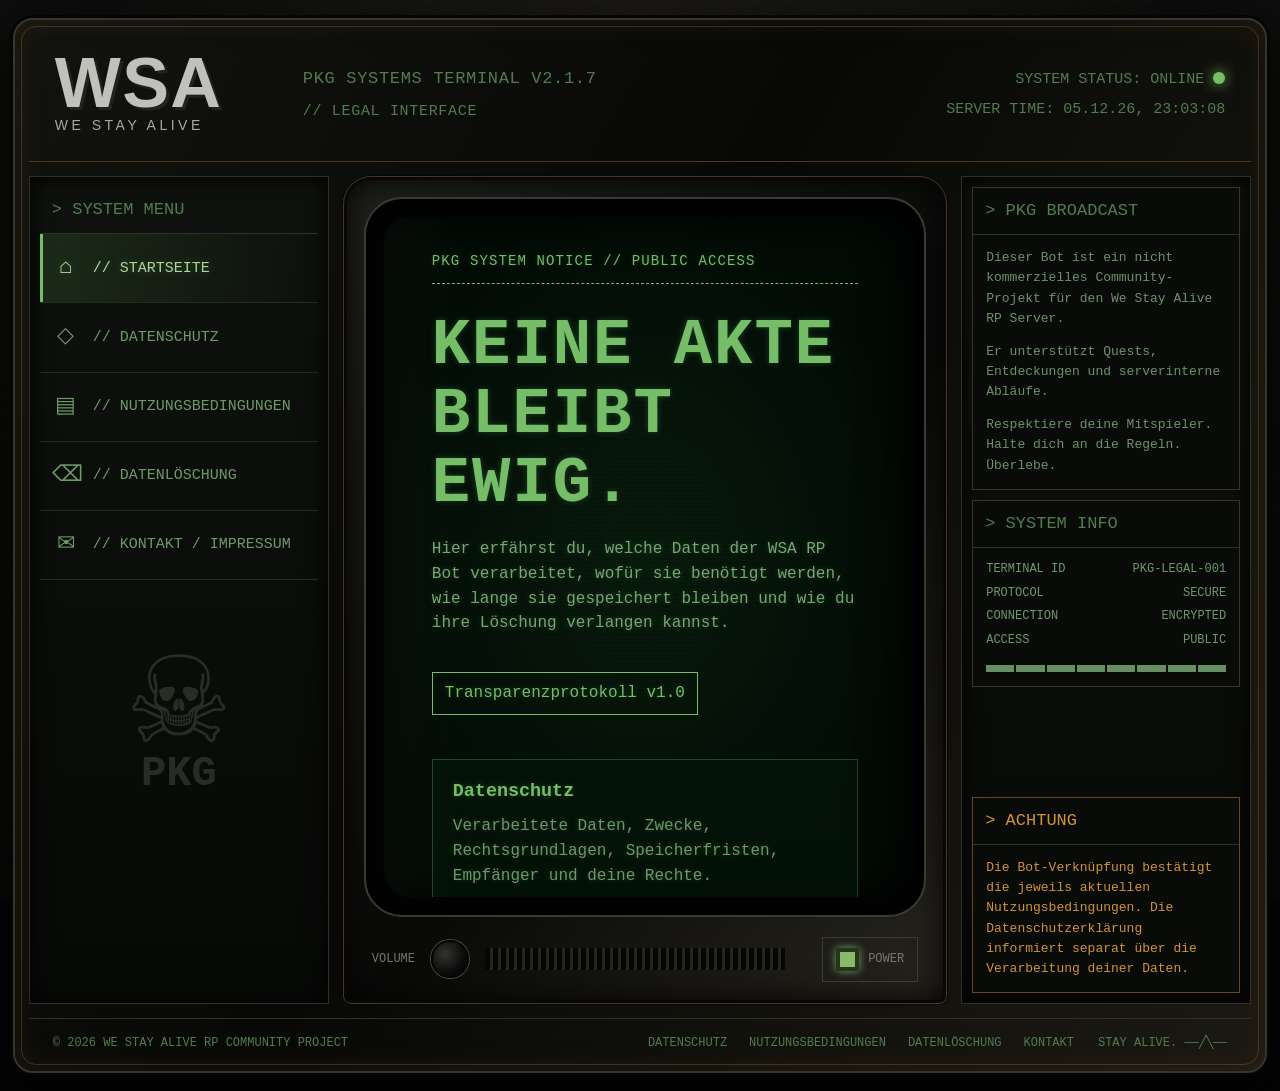
==== index.html @ 2003f8df "Add files via upload" ====
<!doctype html>
<html lang="de"><head><meta charset="utf-8"><meta name="viewport" content="width=device-width,initial-scale=1"><meta name="description" content="Rechtliche Informationen zum We Stay Alive RP Bot."><meta name="theme-color" content="#0a0d09"><title>WSA RP Bot – Rechtliches & Datenschutz</title><link rel="stylesheet" href="assets/styles.css"></head>
<body data-page="index.html"><a class="skip" href="#main">Zum Inhalt</a>
<div class="terminal-shell">
<header class="terminal-header"><a class="logo" href="index.html" aria-label="WSA Startseite"><strong>WSA</strong><span>WE STAY ALIVE</span></a><div class="terminal-title"><span>PKG SYSTEMS TERMINAL V2.1.7</span><small>// LEGAL INTERFACE</small></div><div class="terminal-status"><span>SYSTEM STATUS: ONLINE <b class="status-dot"></b></span><span>SERVER TIME: <time data-clock>--:--:--</time></span></div><button class="menu-toggle" aria-expanded="false" aria-controls="terminal-menu">MENU</button></header>
<div class="terminal-layout">
<aside class="terminal-sidebar" id="terminal-menu"><h2>&gt; SYSTEM MENU</h2><nav><a class="terminal-link active" href="index.html"><span class="nav-icon">⌂</span><span>// STARTSEITE</span></a><a class="terminal-link " href="datenschutz.html"><span class="nav-icon">◇</span><span>// DATENSCHUTZ</span></a><a class="terminal-link " href="nutzungsbedingungen.html"><span class="nav-icon">▤</span><span>// NUTZUNGSBEDINGUNGEN</span></a><a class="terminal-link " href="datenloeschung.html"><span class="nav-icon">⌫</span><span>// DATENLÖSCHUNG</span></a><a class="terminal-link " href="impressum.html"><span class="nav-icon">✉</span><span>// KONTAKT / IMPRESSUM</span></a></nav><div class="pkg-seal" aria-hidden="true"><span>PKG</span></div></aside>
<section class="monitor-frame"><div class="monitor-bezel"><main id="main" class="monitor-screen home-screen"><section class="hero"><div class="wrap"><div class="eyebrow">PKG SYSTEM NOTICE // PUBLIC ACCESS</div><h1>Keine Akte<br/>bleibt ewig.</h1><p>Hier erfährst du, welche Daten der WSA RP Bot verarbeitet, wofür sie benötigt werden, wie lange sie gespeichert bleiben und wie du ihre Löschung verlangen kannst.</p><span class="stamp">Transparenzprotokoll v1.0</span></div></section>
<section class="wrap grid"><article class="card"><h2>Datenschutz</h2><p>Verarbeitete Daten, Zwecke, Rechtsgrundlagen, Speicherfristen, Empfänger und deine Rechte.</p><a class="button" href="datenschutz.html">Protokoll öffnen</a></article><article class="card"><h2>Nutzungsbedingungen</h2><p>Regeln für Verlinkung, Bot-Nutzung, virtuelle Gegenstände, Sperren und Verfügbarkeit.</p><a class="button" href="nutzungsbedingungen.html">Bedingungen lesen</a></article><article class="card"><h2>Löschung &amp; Auskunft</h2><p>So kannst du deine gespeicherten Daten einsehen, berichtigen oder vollständig löschen lassen.</p><a class="button" href="datenloeschung.html">Anfrage starten</a></article></section></main></div><div class="monitor-controls"><span>VOLUME</span><b class="dial"></b><div class="vents"></div><div class="power"><i></i> POWER</div></div></section>
<aside class="terminal-rail"><section class="side-module broadcast"><h2>&gt; PKG BROADCAST</h2><p>Dieser Bot ist ein nicht kommerzielles Community-Projekt für den We Stay Alive RP Server.</p><p>Er unterstützt Quests, Entdeckungen und serverinterne Abläufe.</p><p>Respektiere deine Mitspieler. Halte dich an die Regeln. Überlebe.</p></section>
    <section class="side-module sysinfo"><h2>&gt; SYSTEM INFO</h2><dl><div><dt>TERMINAL ID</dt><dd>PKG-LEGAL-001</dd></div><div><dt>PROTOCOL</dt><dd>SECURE</dd></div><div><dt>CONNECTION</dt><dd>ENCRYPTED</dd></div><div><dt>ACCESS</dt><dd>PUBLIC</dd></div></dl><div class="signal"><i></i><i></i><i></i><i></i><i></i><i></i><i></i><i></i></div></section>
    <section class="side-module warning-module"><h2>&gt; ACHTUNG</h2><p>Die Bot-Verknüpfung bestätigt die jeweils aktuellen Nutzungsbedingungen. Die Datenschutzerklärung informiert separat über die Verarbeitung deiner Daten.</p></section></aside>
</div>
<footer class="terminal-footer"><div>© <span data-year></span> WE STAY ALIVE RP COMMUNITY PROJECT</div><nav><a href="datenschutz.html">DATENSCHUTZ</a><a href="nutzungsbedingungen.html">NUTZUNGSBEDINGUNGEN</a><a href="datenloeschung.html">DATENLÖSCHUNG</a><a href="impressum.html">KONTAKT</a></nav><strong>STAY ALIVE. ──╱╲──</strong></footer>
</div><script src="assets/site.js"></script></body></html>
---- assets/styles.css ----
:root{--bg:#050705;--metal:#171916;--metal2:#2a2b26;--screen:#061108;--green:#76bd68;--green2:#b1d49b;--dim:#527b4f;--line:#2e4a31;--amber:#d29338;--rust:#70401f;--danger:#e0a044;--ink:#a9c9a0;--max:1560px}*{box-sizing:border-box}html{scroll-behavior:smooth}body{margin:0;min-height:100vh;color:var(--ink);font-family:"Courier New",ui-monospace,monospace;background:radial-gradient(circle at 50% 0,#171510 0,#080907 42%,#030403 100%);line-height:1.55}body:before{content:"";position:fixed;inset:0;pointer-events:none;opacity:.16;background-image:url("data:image/svg+xml,%3Csvg xmlns='http://www.w3.org/2000/svg' width='180' height='180'%3E%3Cfilter id='n'%3E%3CfeTurbulence type='fractalNoise' baseFrequency='.65' numOctaves='4' stitchTiles='stitch'/%3E%3C/filter%3E%3Crect width='100%25' height='100%25' filter='url(%23n)' opacity='.42'/%3E%3C/svg%3E")}a{color:var(--green);text-underline-offset:3px}.skip{position:absolute;left:-999px}.skip:focus{left:12px;top:12px;background:#fff;color:#000;padding:8px;z-index:1000}.terminal-shell{width:min(98vw,var(--max));margin:18px auto;border:2px solid #35342d;border-radius:20px;padding:14px;background:linear-gradient(120deg,#12130f,#080906 45%,#1b1913);box-shadow:0 0 0 3px #050505,0 24px 70px #000,inset 0 0 30px rgba(120,70,25,.18);position:relative}.terminal-shell:before,.terminal-shell:after{content:"";position:absolute;inset:6px;border:1px solid rgba(155,118,65,.18);border-radius:15px;pointer-events:none}.terminal-header{min-height:128px;display:grid;grid-template-columns:220px 1fr auto;align-items:center;gap:28px;padding:12px 26px 18px;border-bottom:1px solid #4b3722;position:relative}.logo{text-decoration:none;color:#d1d0c8;display:flex;flex-direction:column;align-items:flex-start}.logo strong{font-family:Impact,Arial Black,sans-serif;font-size:70px;line-height:.9;letter-spacing:.02em;text-shadow:3px 3px #090909;filter:contrast(.8)}.logo span{font-family:Arial,sans-serif;font-size:14px;letter-spacing:.25em;color:#aaa99f}.terminal-title{font-size:17px;color:var(--dim);letter-spacing:.04em}.terminal-title small{display:block;margin-top:8px;font-size:15px}.terminal-status{display:flex;flex-direction:column;align-items:flex-end;gap:7px;color:var(--dim);font-size:15px}.status-dot{display:inline-block;width:12px;height:12px;border-radius:50%;background:var(--green);box-shadow:0 0 14px var(--green);vertical-align:-1px}.menu-toggle{display:none}.terminal-layout{display:grid;grid-template-columns:300px minmax(0,1fr) 290px;gap:14px;padding-top:14px}.terminal-sidebar,.terminal-rail{border:1px solid #312e25;background:linear-gradient(180deg,#0e110d,#070907);box-shadow:inset 0 0 22px #000;padding:10px}.terminal-sidebar h2,.side-module h2{font-size:17px;font-weight:400;color:var(--dim);margin:0;padding:10px 12px;border-bottom:1px solid #2f342b}.terminal-sidebar nav{display:flex;flex-direction:column}.terminal-link{display:flex;align-items:center;gap:13px;padding:17px 12px;border-bottom:1px solid #242922;color:#6e9a68;text-decoration:none;font-size:15px;transition:.2s}.terminal-link:hover,.terminal-link.active{color:var(--green2);background:linear-gradient(90deg,rgba(79,137,68,.22),transparent);box-shadow:inset 3px 0 var(--green);text-shadow:0 0 8px rgba(118,189,104,.35)}.nav-icon{font-size:22px;width:28px;text-align:center}.pkg-seal{height:260px;display:grid;place-items:center;opacity:.18}.pkg-seal:before{content:"☠";font-size:120px;line-height:1;position:absolute}.pkg-seal span{font-size:42px;font-weight:900;margin-top:130px}.monitor-frame{min-width:0;border:1px solid #4c3522;border-radius:28px 28px 8px 8px;padding:20px 20px 12px;background:linear-gradient(130deg,#20221e,#090a08 55%,#27241d);box-shadow:inset 0 0 0 3px #060706,inset 0 0 35px #000,0 0 0 1px #070707}.monitor-bezel{background:#010201;padding:18px;border:2px solid #3a3932;border-radius:38px;box-shadow:inset 0 0 18px #000}.monitor-screen{position:relative;min-height:680px;max-height:calc(100vh - 260px);overflow:auto;padding:34px 48px;color:var(--green);background:radial-gradient(ellipse at center,rgba(18,58,27,.42),rgba(2,12,5,.97) 75%),repeating-linear-gradient(0deg,rgba(255,255,255,.025) 0,rgba(255,255,255,.025) 1px,transparent 1px,transparent 4px);border-radius:25px;box-shadow:inset 0 0 45px #000,0 0 18px rgba(58,130,62,.08);text-shadow:0 0 6px rgba(94,190,99,.28)}.monitor-screen:before{content:"";position:fixed;pointer-events:none}.monitor-screen:after{content:"";position:absolute;inset:0;border-radius:25px;pointer-events:none;background:linear-gradient(90deg,rgba(255,255,255,.025),transparent 14%,transparent 86%,rgba(0,0,0,.18))}.monitor-screen::-webkit-scrollbar{width:10px}.monitor-screen::-webkit-scrollbar-thumb{background:#315334;border:2px solid #08110a}.monitor-screen::-webkit-scrollbar-track{background:#020603}.monitor-controls{height:74px;display:flex;align-items:center;gap:16px;color:#77766e;font-size:12px;padding:10px 8px 0}.dial{width:38px;height:38px;border-radius:50%;background:radial-gradient(circle at 35% 35%,#34342f,#080908 65%);border:2px solid #050505;box-shadow:0 0 0 1px #4b4940}.vents{height:22px;flex:1;max-width:300px;background:repeating-linear-gradient(90deg,#050605 0,#050605 5px,#25261f 5px,#25261f 8px)}.power{margin-left:auto;border:1px solid #3c3c35;padding:10px 13px;display:flex;align-items:center;gap:9px}.power i{width:23px;height:23px;background:#8bb967;border:4px solid #243522;box-shadow:0 0 8px #70a55e}.terminal-rail{display:flex;flex-direction:column;gap:10px}.side-module{border:1px solid #37342b;background:#080b08}.side-module p{padding:0 13px;color:#70906d;font-size:13px}.side-module dl{padding:0 13px;font-size:12px;color:#6f986c}.side-module dl div{display:flex;justify-content:space-between;gap:8px;margin:5px 0}.side-module dt,.side-module dd{margin:0}.signal{display:flex;gap:2px;padding:4px 13px 14px}.signal i{display:block;height:7px;flex:1;background:#668f61}.warning-module{margin-top:auto;border-color:#6b4720}.warning-module h2,.warning-module p{color:var(--amber)}.terminal-footer{display:grid;grid-template-columns:1fr auto auto;gap:24px;align-items:center;padding:15px 24px 4px;color:#527b4f;font-size:12px;border-top:1px solid #3a2d20;margin-top:14px}.terminal-footer nav{display:flex;gap:22px}.terminal-footer a{text-decoration:none;color:#527b4f}.terminal-footer strong{font-weight:400}.eyebrow{color:var(--green);font-size:14px;letter-spacing:.08em;text-transform:uppercase;border-bottom:1px dashed var(--green);padding-bottom:10px;margin-bottom:28px}.home-screen>.wrap{width:100%}.hero{padding:0;border:0}.hero .wrap{width:100%}.hero h1,.legal h1{font-family:"Courier New",monospace;color:var(--green);font-size:clamp(2.2rem,5vw,4.8rem);line-height:1.08;margin:.28em 0;text-transform:uppercase;letter-spacing:.03em}.hero p,.legal .lead{font-size:1rem;color:#79a574;max-width:760px}.stamp{display:inline-block;margin:20px 0;border:1px solid var(--green);padding:8px 12px;color:var(--green);transform:none}.grid{display:grid;grid-template-columns:1fr;gap:12px;padding:24px 0 0}.card{background:rgba(4,20,8,.72);border:1px solid #24472a;padding:18px 20px;box-shadow:none}.card:before{display:none}.card h2{font-family:"Courier New",monospace;color:var(--green);font-size:1.15rem;margin:0 0 8px}.card p{color:#71946e;margin:.4em 0 1em}.button{display:inline-block;background:transparent;color:var(--green);border:1px solid var(--green);text-decoration:none;padding:8px 12px;font-weight:700;font-size:.78rem;letter-spacing:.06em}.button:hover{background:var(--green);color:#061008}.legal{padding:0}.legal>.wrap{width:100%}.legal article{max-width:none}.legal h2{font-family:"Courier New",monospace;color:var(--green2);font-size:1.15rem;margin-top:2.1em;padding-top:.65em;border-top:1px dashed #315335}.legal h3{color:var(--green2)}.legal p,.legal li{color:#82a87e}.notice{border:1px solid #335b37;padding:14px 16px;background:rgba(24,55,27,.22);margin:20px 0;color:#a7cca0}.warning{border-color:#875c28;background:rgba(100,54,15,.16);color:#d7a75e}.placeholder{background:#4a2d18;color:#ffd09d;padding:1px 5px;border-radius:0}.data-table{width:100%;border-collapse:collapse;margin:22px 0;font-size:.85rem}.data-table th,.data-table td{border:1px solid #2d4b31;padding:10px;vertical-align:top;text-align:left}.data-table th{background:#102515;color:var(--green2)}code{background:#061009;border:1px solid #24472a;padding:.12rem .3rem;color:#b2d8a8}.error-shell{max-width:980px;margin-top:60px}.error-screen{display:flex;flex-direction:column;justify-content:center}.error-screen h1{font-size:clamp(3rem,9vw,7rem);line-height:.85;margin:.3em 0}.error-shell .monitor-frame{width:100%}
@media(max-width:1180px){.terminal-layout{grid-template-columns:240px minmax(0,1fr)}.terminal-rail{grid-column:1/-1;display:grid;grid-template-columns:repeat(3,1fr)}.warning-module{margin-top:0}.terminal-footer{grid-template-columns:1fr}.terminal-footer nav{flex-wrap:wrap}.terminal-status{font-size:12px}}
@media(max-width:820px){.terminal-shell{width:100%;margin:0;border-radius:0;padding:8px}.terminal-header{grid-template-columns:1fr auto;min-height:90px;padding:10px 12px}.logo strong{font-size:46px}.logo span{font-size:10px}.terminal-title,.terminal-status{display:none}.menu-toggle{display:block;background:#0d170f;color:var(--green);border:1px solid var(--green);padding:8px 10px;font-family:inherit}.terminal-layout{grid-template-columns:1fr}.terminal-sidebar{display:none}.terminal-sidebar.open{display:block}.terminal-rail{grid-column:auto;grid-template-columns:1fr}.monitor-frame{padding:10px;border-radius:18px}.monitor-bezel{padding:8px;border-radius:20px}.monitor-screen{min-height:650px;max-height:none;padding:24px 20px;border-radius:15px}.monitor-controls{display:none}.terminal-footer{padding:14px 10px}.terminal-footer nav{gap:12px}.data-table{display:block;overflow-x:auto}.hero h1,.legal h1{font-size:2.3rem}}
@media(max-width:480px){.monitor-screen{padding:20px 14px}.terminal-link{font-size:13px}.terminal-rail{display:none}.terminal-footer strong{display:none}}
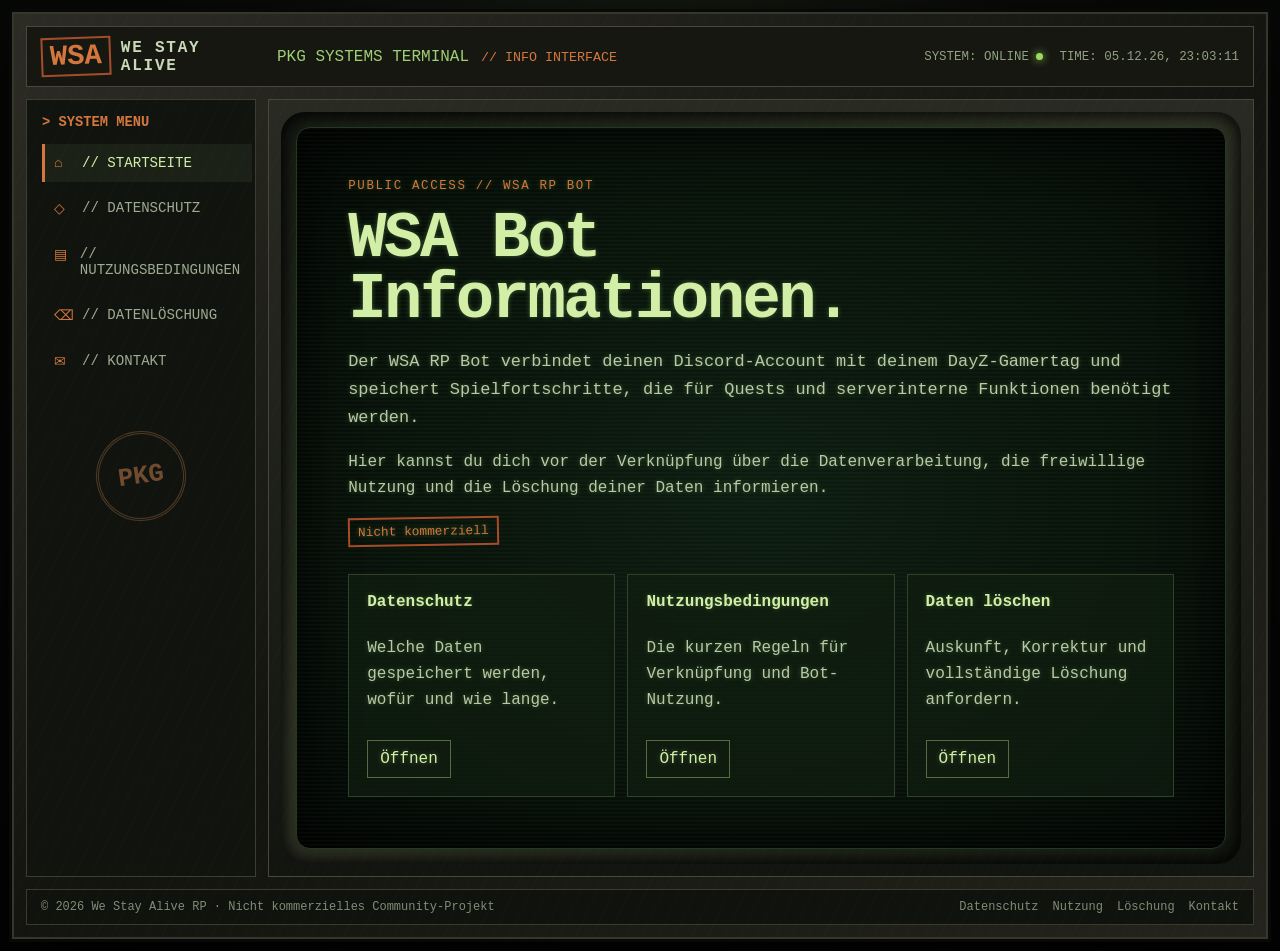
==== commit 2383563e: "Add files via upload" ====
--- a/index.html
+++ b/index.html
@@ -1,15 +1,7 @@
 <!doctype html>
-<html lang="de"><head><meta charset="utf-8"><meta name="viewport" content="width=device-width,initial-scale=1"><meta name="description" content="Rechtliche Informationen zum We Stay Alive RP Bot."><meta name="theme-color" content="#0a0d09"><title>WSA RP Bot – Rechtliches & Datenschutz</title><link rel="stylesheet" href="assets/styles.css"></head>
-<body data-page="index.html"><a class="skip" href="#main">Zum Inhalt</a>
-<div class="terminal-shell">
-<header class="terminal-header"><a class="logo" href="index.html" aria-label="WSA Startseite"><strong>WSA</strong><span>WE STAY ALIVE</span></a><div class="terminal-title"><span>PKG SYSTEMS TERMINAL V2.1.7</span><small>// LEGAL INTERFACE</small></div><div class="terminal-status"><span>SYSTEM STATUS: ONLINE <b class="status-dot"></b></span><span>SERVER TIME: <time data-clock>--:--:--</time></span></div><button class="menu-toggle" aria-expanded="false" aria-controls="terminal-menu">MENU</button></header>
-<div class="terminal-layout">
-<aside class="terminal-sidebar" id="terminal-menu"><h2>&gt; SYSTEM MENU</h2><nav><a class="terminal-link active" href="index.html"><span class="nav-icon">⌂</span><span>// STARTSEITE</span></a><a class="terminal-link " href="datenschutz.html"><span class="nav-icon">◇</span><span>// DATENSCHUTZ</span></a><a class="terminal-link " href="nutzungsbedingungen.html"><span class="nav-icon">▤</span><span>// NUTZUNGSBEDINGUNGEN</span></a><a class="terminal-link " href="datenloeschung.html"><span class="nav-icon">⌫</span><span>// DATENLÖSCHUNG</span></a><a class="terminal-link " href="impressum.html"><span class="nav-icon">✉</span><span>// KONTAKT / IMPRESSUM</span></a></nav><div class="pkg-seal" aria-hidden="true"><span>PKG</span></div></aside>
-<section class="monitor-frame"><div class="monitor-bezel"><main id="main" class="monitor-screen home-screen"><section class="hero"><div class="wrap"><div class="eyebrow">PKG SYSTEM NOTICE // PUBLIC ACCESS</div><h1>Keine Akte<br/>bleibt ewig.</h1><p>Hier erfährst du, welche Daten der WSA RP Bot verarbeitet, wofür sie benötigt werden, wie lange sie gespeichert bleiben und wie du ihre Löschung verlangen kannst.</p><span class="stamp">Transparenzprotokoll v1.0</span></div></section>
-<section class="wrap grid"><article class="card"><h2>Datenschutz</h2><p>Verarbeitete Daten, Zwecke, Rechtsgrundlagen, Speicherfristen, Empfänger und deine Rechte.</p><a class="button" href="datenschutz.html">Protokoll öffnen</a></article><article class="card"><h2>Nutzungsbedingungen</h2><p>Regeln für Verlinkung, Bot-Nutzung, virtuelle Gegenstände, Sperren und Verfügbarkeit.</p><a class="button" href="nutzungsbedingungen.html">Bedingungen lesen</a></article><article class="card"><h2>Löschung &amp; Auskunft</h2><p>So kannst du deine gespeicherten Daten einsehen, berichtigen oder vollständig löschen lassen.</p><a class="button" href="datenloeschung.html">Anfrage starten</a></article></section></main></div><div class="monitor-controls"><span>VOLUME</span><b class="dial"></b><div class="vents"></div><div class="power"><i></i> POWER</div></div></section>
-<aside class="terminal-rail"><section class="side-module broadcast"><h2>&gt; PKG BROADCAST</h2><p>Dieser Bot ist ein nicht kommerzielles Community-Projekt für den We Stay Alive RP Server.</p><p>Er unterstützt Quests, Entdeckungen und serverinterne Abläufe.</p><p>Respektiere deine Mitspieler. Halte dich an die Regeln. Überlebe.</p></section>
-    <section class="side-module sysinfo"><h2>&gt; SYSTEM INFO</h2><dl><div><dt>TERMINAL ID</dt><dd>PKG-LEGAL-001</dd></div><div><dt>PROTOCOL</dt><dd>SECURE</dd></div><div><dt>CONNECTION</dt><dd>ENCRYPTED</dd></div><div><dt>ACCESS</dt><dd>PUBLIC</dd></div></dl><div class="signal"><i></i><i></i><i></i><i></i><i></i><i></i><i></i><i></i></div></section>
-    <section class="side-module warning-module"><h2>&gt; ACHTUNG</h2><p>Die Bot-Verknüpfung bestätigt die jeweils aktuellen Nutzungsbedingungen. Die Datenschutzerklärung informiert separat über die Verarbeitung deiner Daten.</p></section></aside>
-</div>
-<footer class="terminal-footer"><div>© <span data-year></span> WE STAY ALIVE RP COMMUNITY PROJECT</div><nav><a href="datenschutz.html">DATENSCHUTZ</a><a href="nutzungsbedingungen.html">NUTZUNGSBEDINGUNGEN</a><a href="datenloeschung.html">DATENLÖSCHUNG</a><a href="impressum.html">KONTAKT</a></nav><strong>STAY ALIVE. ──╱╲──</strong></footer>
-</div><script src="assets/site.js"></script></body></html>+<html lang="de"><head><meta charset="utf-8"><meta name="viewport" content="width=device-width,initial-scale=1"><meta name="description" content="Informationen zu Datenschutz, Nutzung und Datenlöschung beim WSA RP Bot"><meta name="theme-color" content="#07100a"><title>WSA RP Bot – Informationen</title><link rel="stylesheet" href="assets/styles.css"></head>
+<body data-page="index.html"><a class="skip" href="#main">Zum Inhalt</a><div class="terminal-shell">
+<header class="terminal-header"><a class="logo" href="index.html" aria-label="WSA Startseite"><strong>WSA</strong><span>WE STAY ALIVE</span></a><div class="terminal-title"><span>PKG SYSTEMS TERMINAL</span><small>// INFO INTERFACE</small></div><div class="terminal-status"><span>SYSTEM: ONLINE <b class="status-dot"></b></span><span>TIME: <time data-clock>--:--:--</time></span></div><button class="menu-toggle" aria-expanded="false" aria-controls="terminal-menu">MENU</button></header>
+<div class="terminal-layout"><aside class="terminal-sidebar" id="terminal-menu"><h2>&gt; SYSTEM MENU</h2><nav><a class="terminal-link active" href="index.html"><span class="nav-icon">⌂</span><span>// STARTSEITE</span></a><a class="terminal-link " href="datenschutz.html"><span class="nav-icon">◇</span><span>// DATENSCHUTZ</span></a><a class="terminal-link " href="nutzungsbedingungen.html"><span class="nav-icon">▤</span><span>// NUTZUNGSBEDINGUNGEN</span></a><a class="terminal-link " href="datenloeschung.html"><span class="nav-icon">⌫</span><span>// DATENLÖSCHUNG</span></a><a class="terminal-link " href="impressum.html"><span class="nav-icon">✉</span><span>// KONTAKT</span></a></nav><div class="pkg-seal" aria-hidden="true"><span>PKG</span></div></aside>
+<section class="monitor-frame"><div class="monitor-bezel"><main id="main" class="monitor-screen"><div class="wrap"><div class="eyebrow">PUBLIC ACCESS // WSA RP BOT</div><h1>WSA Bot<br>Informationen.</h1><p class="lead">Der WSA RP Bot verbindet deinen Discord-Account mit deinem DayZ-Gamertag und speichert Spielfortschritte, die für Quests und serverinterne Funktionen benötigt werden.</p><p>Hier kannst du dich vor der Verknüpfung über die Datenverarbeitung, die freiwillige Nutzung und die Löschung deiner Daten informieren.</p><span class="stamp">Nicht kommerziell</span><section class="grid"><article class="card"><h2>Datenschutz</h2><p>Welche Daten gespeichert werden, wofür und wie lange.</p><a class="button" href="datenschutz.html">Öffnen</a></article><article class="card"><h2>Nutzungsbedingungen</h2><p>Die kurzen Regeln für Verknüpfung und Bot-Nutzung.</p><a class="button" href="nutzungsbedingungen.html">Öffnen</a></article><article class="card"><h2>Daten löschen</h2><p>Auskunft, Korrektur und vollständige Löschung anfordern.</p><a class="button" href="datenloeschung.html">Öffnen</a></article></section></div></main></div></section></div>
+<footer class="terminal-footer"><span>© 2026 We Stay Alive RP · Nicht kommerzielles Community-Projekt</span><nav><a href="datenschutz.html">Datenschutz</a><a href="nutzungsbedingungen.html">Nutzung</a><a href="datenloeschung.html">Löschung</a><a href="impressum.html">Kontakt</a></nav></footer></div><script src="assets/site.js"></script></body></html>
--- a/assets/styles.css
+++ b/assets/styles.css
@@ -1,4 +1,4 @@
-:root{--bg:#050705;--metal:#171916;--metal2:#2a2b26;--screen:#061108;--green:#76bd68;--green2:#b1d49b;--dim:#527b4f;--line:#2e4a31;--amber:#d29338;--rust:#70401f;--danger:#e0a044;--ink:#a9c9a0;--max:1560px}*{box-sizing:border-box}html{scroll-behavior:smooth}body{margin:0;min-height:100vh;color:var(--ink);font-family:"Courier New",ui-monospace,monospace;background:radial-gradient(circle at 50% 0,#171510 0,#080907 42%,#030403 100%);line-height:1.55}body:before{content:"";position:fixed;inset:0;pointer-events:none;opacity:.16;background-image:url("data:image/svg+xml,%3Csvg xmlns='http://www.w3.org/2000/svg' width='180' height='180'%3E%3Cfilter id='n'%3E%3CfeTurbulence type='fractalNoise' baseFrequency='.65' numOctaves='4' stitchTiles='stitch'/%3E%3C/filter%3E%3Crect width='100%25' height='100%25' filter='url(%23n)' opacity='.42'/%3E%3C/svg%3E")}a{color:var(--green);text-underline-offset:3px}.skip{position:absolute;left:-999px}.skip:focus{left:12px;top:12px;background:#fff;color:#000;padding:8px;z-index:1000}.terminal-shell{width:min(98vw,var(--max));margin:18px auto;border:2px solid #35342d;border-radius:20px;padding:14px;background:linear-gradient(120deg,#12130f,#080906 45%,#1b1913);box-shadow:0 0 0 3px #050505,0 24px 70px #000,inset 0 0 30px rgba(120,70,25,.18);position:relative}.terminal-shell:before,.terminal-shell:after{content:"";position:absolute;inset:6px;border:1px solid rgba(155,118,65,.18);border-radius:15px;pointer-events:none}.terminal-header{min-height:128px;display:grid;grid-template-columns:220px 1fr auto;align-items:center;gap:28px;padding:12px 26px 18px;border-bottom:1px solid #4b3722;position:relative}.logo{text-decoration:none;color:#d1d0c8;display:flex;flex-direction:column;align-items:flex-start}.logo strong{font-family:Impact,Arial Black,sans-serif;font-size:70px;line-height:.9;letter-spacing:.02em;text-shadow:3px 3px #090909;filter:contrast(.8)}.logo span{font-family:Arial,sans-serif;font-size:14px;letter-spacing:.25em;color:#aaa99f}.terminal-title{font-size:17px;color:var(--dim);letter-spacing:.04em}.terminal-title small{display:block;margin-top:8px;font-size:15px}.terminal-status{display:flex;flex-direction:column;align-items:flex-end;gap:7px;color:var(--dim);font-size:15px}.status-dot{display:inline-block;width:12px;height:12px;border-radius:50%;background:var(--green);box-shadow:0 0 14px var(--green);vertical-align:-1px}.menu-toggle{display:none}.terminal-layout{display:grid;grid-template-columns:300px minmax(0,1fr) 290px;gap:14px;padding-top:14px}.terminal-sidebar,.terminal-rail{border:1px solid #312e25;background:linear-gradient(180deg,#0e110d,#070907);box-shadow:inset 0 0 22px #000;padding:10px}.terminal-sidebar h2,.side-module h2{font-size:17px;font-weight:400;color:var(--dim);margin:0;padding:10px 12px;border-bottom:1px solid #2f342b}.terminal-sidebar nav{display:flex;flex-direction:column}.terminal-link{display:flex;align-items:center;gap:13px;padding:17px 12px;border-bottom:1px solid #242922;color:#6e9a68;text-decoration:none;font-size:15px;transition:.2s}.terminal-link:hover,.terminal-link.active{color:var(--green2);background:linear-gradient(90deg,rgba(79,137,68,.22),transparent);box-shadow:inset 3px 0 var(--green);text-shadow:0 0 8px rgba(118,189,104,.35)}.nav-icon{font-size:22px;width:28px;text-align:center}.pkg-seal{height:260px;display:grid;place-items:center;opacity:.18}.pkg-seal:before{content:"☠";font-size:120px;line-height:1;position:absolute}.pkg-seal span{font-size:42px;font-weight:900;margin-top:130px}.monitor-frame{min-width:0;border:1px solid #4c3522;border-radius:28px 28px 8px 8px;padding:20px 20px 12px;background:linear-gradient(130deg,#20221e,#090a08 55%,#27241d);box-shadow:inset 0 0 0 3px #060706,inset 0 0 35px #000,0 0 0 1px #070707}.monitor-bezel{background:#010201;padding:18px;border:2px solid #3a3932;border-radius:38px;box-shadow:inset 0 0 18px #000}.monitor-screen{position:relative;min-height:680px;max-height:calc(100vh - 260px);overflow:auto;padding:34px 48px;color:var(--green);background:radial-gradient(ellipse at center,rgba(18,58,27,.42),rgba(2,12,5,.97) 75%),repeating-linear-gradient(0deg,rgba(255,255,255,.025) 0,rgba(255,255,255,.025) 1px,transparent 1px,transparent 4px);border-radius:25px;box-shadow:inset 0 0 45px #000,0 0 18px rgba(58,130,62,.08);text-shadow:0 0 6px rgba(94,190,99,.28)}.monitor-screen:before{content:"";position:fixed;pointer-events:none}.monitor-screen:after{content:"";position:absolute;inset:0;border-radius:25px;pointer-events:none;background:linear-gradient(90deg,rgba(255,255,255,.025),transparent 14%,transparent 86%,rgba(0,0,0,.18))}.monitor-screen::-webkit-scrollbar{width:10px}.monitor-screen::-webkit-scrollbar-thumb{background:#315334;border:2px solid #08110a}.monitor-screen::-webkit-scrollbar-track{background:#020603}.monitor-controls{height:74px;display:flex;align-items:center;gap:16px;color:#77766e;font-size:12px;padding:10px 8px 0}.dial{width:38px;height:38px;border-radius:50%;background:radial-gradient(circle at 35% 35%,#34342f,#080908 65%);border:2px solid #050505;box-shadow:0 0 0 1px #4b4940}.vents{height:22px;flex:1;max-width:300px;background:repeating-linear-gradient(90deg,#050605 0,#050605 5px,#25261f 5px,#25261f 8px)}.power{margin-left:auto;border:1px solid #3c3c35;padding:10px 13px;display:flex;align-items:center;gap:9px}.power i{width:23px;height:23px;background:#8bb967;border:4px solid #243522;box-shadow:0 0 8px #70a55e}.terminal-rail{display:flex;flex-direction:column;gap:10px}.side-module{border:1px solid #37342b;background:#080b08}.side-module p{padding:0 13px;color:#70906d;font-size:13px}.side-module dl{padding:0 13px;font-size:12px;color:#6f986c}.side-module dl div{display:flex;justify-content:space-between;gap:8px;margin:5px 0}.side-module dt,.side-module dd{margin:0}.signal{display:flex;gap:2px;padding:4px 13px 14px}.signal i{display:block;height:7px;flex:1;background:#668f61}.warning-module{margin-top:auto;border-color:#6b4720}.warning-module h2,.warning-module p{color:var(--amber)}.terminal-footer{display:grid;grid-template-columns:1fr auto auto;gap:24px;align-items:center;padding:15px 24px 4px;color:#527b4f;font-size:12px;border-top:1px solid #3a2d20;margin-top:14px}.terminal-footer nav{display:flex;gap:22px}.terminal-footer a{text-decoration:none;color:#527b4f}.terminal-footer strong{font-weight:400}.eyebrow{color:var(--green);font-size:14px;letter-spacing:.08em;text-transform:uppercase;border-bottom:1px dashed var(--green);padding-bottom:10px;margin-bottom:28px}.home-screen>.wrap{width:100%}.hero{padding:0;border:0}.hero .wrap{width:100%}.hero h1,.legal h1{font-family:"Courier New",monospace;color:var(--green);font-size:clamp(2.2rem,5vw,4.8rem);line-height:1.08;margin:.28em 0;text-transform:uppercase;letter-spacing:.03em}.hero p,.legal .lead{font-size:1rem;color:#79a574;max-width:760px}.stamp{display:inline-block;margin:20px 0;border:1px solid var(--green);padding:8px 12px;color:var(--green);transform:none}.grid{display:grid;grid-template-columns:1fr;gap:12px;padding:24px 0 0}.card{background:rgba(4,20,8,.72);border:1px solid #24472a;padding:18px 20px;box-shadow:none}.card:before{display:none}.card h2{font-family:"Courier New",monospace;color:var(--green);font-size:1.15rem;margin:0 0 8px}.card p{color:#71946e;margin:.4em 0 1em}.button{display:inline-block;background:transparent;color:var(--green);border:1px solid var(--green);text-decoration:none;padding:8px 12px;font-weight:700;font-size:.78rem;letter-spacing:.06em}.button:hover{background:var(--green);color:#061008}.legal{padding:0}.legal>.wrap{width:100%}.legal article{max-width:none}.legal h2{font-family:"Courier New",monospace;color:var(--green2);font-size:1.15rem;margin-top:2.1em;padding-top:.65em;border-top:1px dashed #315335}.legal h3{color:var(--green2)}.legal p,.legal li{color:#82a87e}.notice{border:1px solid #335b37;padding:14px 16px;background:rgba(24,55,27,.22);margin:20px 0;color:#a7cca0}.warning{border-color:#875c28;background:rgba(100,54,15,.16);color:#d7a75e}.placeholder{background:#4a2d18;color:#ffd09d;padding:1px 5px;border-radius:0}.data-table{width:100%;border-collapse:collapse;margin:22px 0;font-size:.85rem}.data-table th,.data-table td{border:1px solid #2d4b31;padding:10px;vertical-align:top;text-align:left}.data-table th{background:#102515;color:var(--green2)}code{background:#061009;border:1px solid #24472a;padding:.12rem .3rem;color:#b2d8a8}.error-shell{max-width:980px;margin-top:60px}.error-screen{display:flex;flex-direction:column;justify-content:center}.error-screen h1{font-size:clamp(3rem,9vw,7rem);line-height:.85;margin:.3em 0}.error-shell .monitor-frame{width:100%}
-@media(max-width:1180px){.terminal-layout{grid-template-columns:240px minmax(0,1fr)}.terminal-rail{grid-column:1/-1;display:grid;grid-template-columns:repeat(3,1fr)}.warning-module{margin-top:0}.terminal-footer{grid-template-columns:1fr}.terminal-footer nav{flex-wrap:wrap}.terminal-status{font-size:12px}}
-@media(max-width:820px){.terminal-shell{width:100%;margin:0;border-radius:0;padding:8px}.terminal-header{grid-template-columns:1fr auto;min-height:90px;padding:10px 12px}.logo strong{font-size:46px}.logo span{font-size:10px}.terminal-title,.terminal-status{display:none}.menu-toggle{display:block;background:#0d170f;color:var(--green);border:1px solid var(--green);padding:8px 10px;font-family:inherit}.terminal-layout{grid-template-columns:1fr}.terminal-sidebar{display:none}.terminal-sidebar.open{display:block}.terminal-rail{grid-column:auto;grid-template-columns:1fr}.monitor-frame{padding:10px;border-radius:18px}.monitor-bezel{padding:8px;border-radius:20px}.monitor-screen{min-height:650px;max-height:none;padding:24px 20px;border-radius:15px}.monitor-controls{display:none}.terminal-footer{padding:14px 10px}.terminal-footer nav{gap:12px}.data-table{display:block;overflow-x:auto}.hero h1,.legal h1{font-size:2.3rem}}
-@media(max-width:480px){.monitor-screen{padding:20px 14px}.terminal-link{font-size:13px}.terminal-rail{display:none}.terminal-footer strong{display:none}}
+:root{--bg:#070907;--panel:#12150f;--panel2:#1c2017;--screen:#07100a;--green:#9fcf74;--green2:#d3efa7;--rust:#a54d2a;--rust2:#d4773e;--muted:#91a184;--line:#314129;--text:#c9d9b8;--shadow:#020302}
+*{box-sizing:border-box}html{scroll-behavior:smooth}body{margin:0;background:radial-gradient(circle at 50% 20%,#1c2017 0,#090b08 42%,#030403 100%);color:var(--text);font-family:"Courier New",Consolas,monospace;min-height:100vh}a{color:inherit}.skip{position:absolute;left:-9999px}.skip:focus{left:1rem;top:1rem;z-index:99;background:#fff;color:#000;padding:.6rem}.terminal-shell{width:min(1440px,calc(100% - 24px));margin:12px auto;border:2px solid #35362d;background:linear-gradient(145deg,#2d2c24,#13140f 52%,#24241c);box-shadow:0 0 0 3px #080907,0 24px 70px #000;padding:12px;position:relative}.terminal-shell:before{content:"";position:absolute;inset:0;pointer-events:none;background:repeating-linear-gradient(115deg,transparent 0 13px,rgba(255,255,255,.014) 14px,transparent 15px)}.terminal-header{display:grid;grid-template-columns:220px 1fr auto;gap:16px;align-items:center;border:1px solid #48483a;background:#151710;padding:10px 14px;position:relative}.logo{text-decoration:none;display:flex;align-items:center;gap:10px}.logo strong{font-size:1.8rem;color:var(--rust2);border:2px solid var(--rust);padding:1px 7px;transform:rotate(-2deg)}.logo span{font-weight:bold;letter-spacing:.11em}.terminal-title{color:var(--green);display:flex;gap:12px;align-items:baseline}.terminal-title small{color:var(--rust2)}.terminal-status{font-size:.78rem;color:var(--muted);display:flex;gap:16px}.status-dot{display:inline-block;width:7px;height:7px;border-radius:50%;background:#9cdb62;box-shadow:0 0 8px #9cdb62}.menu-toggle{display:none;background:#20251b;color:var(--green2);border:1px solid var(--line);padding:.65rem}.terminal-layout{display:grid;grid-template-columns:230px minmax(0,1fr);gap:12px;margin-top:12px}.terminal-sidebar{background:#11140e;border:1px solid #3a3d30;padding:15px;min-height:620px}.terminal-sidebar h2,.side-module h2{font-size:.86rem;color:var(--rust2);margin:0 0 14px}.terminal-sidebar nav{display:grid;gap:7px}.terminal-link{display:flex;gap:10px;padding:11px 9px;text-decoration:none;border-left:3px solid transparent;color:#9eaa91;font-size:.88rem}.terminal-link:hover,.terminal-link.active{background:#1b2117;color:var(--green2);border-left-color:var(--rust2)}.nav-icon{width:18px;color:var(--rust2)}.pkg-seal{margin:50px auto 0;width:90px;height:90px;border:3px double #4e3a27;border-radius:50%;display:grid;place-items:center;color:#6f4b30;font-size:1.6rem;font-weight:bold;transform:rotate(-8deg)}.monitor-frame{background:linear-gradient(#292b23,#12140f);padding:12px;border:1px solid #45483a}.monitor-bezel{padding:15px;border-radius:24px;background:linear-gradient(145deg,#11130f,#2b2c23 45%,#0f100d);box-shadow:inset 0 0 18px #000}.monitor-screen{min-height:560px;border-radius:14px;padding:clamp(20px,4vw,54px);background:radial-gradient(ellipse at center,#0d1d10 0,#071109 65%,#030704 100%);border:1px solid #233923;box-shadow:inset 0 0 55px #000,0 0 18px rgba(115,190,83,.12);position:relative;overflow:hidden;text-shadow:0 0 5px rgba(152,222,115,.35)}.monitor-screen:after{content:"";position:absolute;inset:0;pointer-events:none;background:repeating-linear-gradient(to bottom,rgba(255,255,255,.025) 0,rgba(255,255,255,.025) 1px,transparent 2px,transparent 4px);mix-blend-mode:screen}.wrap{max-width:920px;position:relative;z-index:1}.eyebrow{font-size:.78rem;color:var(--rust2);letter-spacing:.13em;margin-bottom:16px}.monitor-screen h1{font-size:clamp(2rem,5vw,4.8rem);line-height:.95;color:var(--green2);margin:.2rem 0 1rem;letter-spacing:-.04em}.monitor-screen h2{color:var(--green2);font-size:1rem;margin:2rem 0 .7rem;padding-bottom:.45rem;border-bottom:1px dashed var(--line)}.monitor-screen p,.monitor-screen li{line-height:1.65;color:#b9c9a8}.lead{font-size:1.06rem}.grid{display:grid;grid-template-columns:repeat(3,1fr);gap:12px;margin-top:28px}.card,.info-box{border:1px solid var(--line);background:rgba(16,30,17,.7);padding:18px}.card h2{margin:0 0 .6rem;border:0}.button{display:inline-block;margin-top:10px;text-decoration:none;color:var(--green2);border:1px solid #526d42;padding:9px 12px;background:#101b10}.button:hover{background:#1a2b17}.stamp{display:inline-block;color:var(--rust2);border:2px solid var(--rust);padding:5px 8px;transform:rotate(-1deg);font-size:.8rem}.data-list{display:grid;grid-template-columns:repeat(2,minmax(0,1fr));gap:10px;padding:0;list-style:none}.data-list li{border:1px solid var(--line);padding:10px 12px;background:rgba(9,20,10,.65)}.compact-list{padding-left:1.2rem}.notice{border-left:3px solid var(--rust2);padding:10px 14px;background:rgba(111,47,21,.15);margin:18px 0}.meta{color:var(--muted);font-size:.8rem}.terminal-footer{margin-top:12px;padding:10px 14px;border:1px solid #383b2e;background:#10120d;display:flex;justify-content:space-between;gap:20px;color:#7f8d75;font-size:.75rem}.terminal-footer nav{display:flex;gap:14px}.terminal-footer a{text-decoration:none}.error-shell{max-width:900px;margin-top:8vh}.error-shell .monitor-screen{text-align:center;display:grid;place-content:center}.error-shell h1{font-size:clamp(3rem,9vw,7rem)}
+@media(max-width:900px){.terminal-header{grid-template-columns:1fr auto}.terminal-title,.terminal-status{display:none}.menu-toggle{display:block}.terminal-layout{grid-template-columns:1fr}.terminal-sidebar{display:none;min-height:auto}.terminal-sidebar.open{display:block}.grid{grid-template-columns:1fr}.data-list{grid-template-columns:1fr}.terminal-footer{flex-direction:column}.pkg-seal{display:none}}
+@media(max-width:520px){.terminal-shell{width:100%;margin:0;border-width:0;padding:7px}.monitor-frame{padding:6px}.monitor-bezel{padding:7px;border-radius:14px}.monitor-screen{border-radius:9px;padding:22px 16px}.terminal-footer nav{flex-wrap:wrap}.logo span{font-size:.85rem}}
